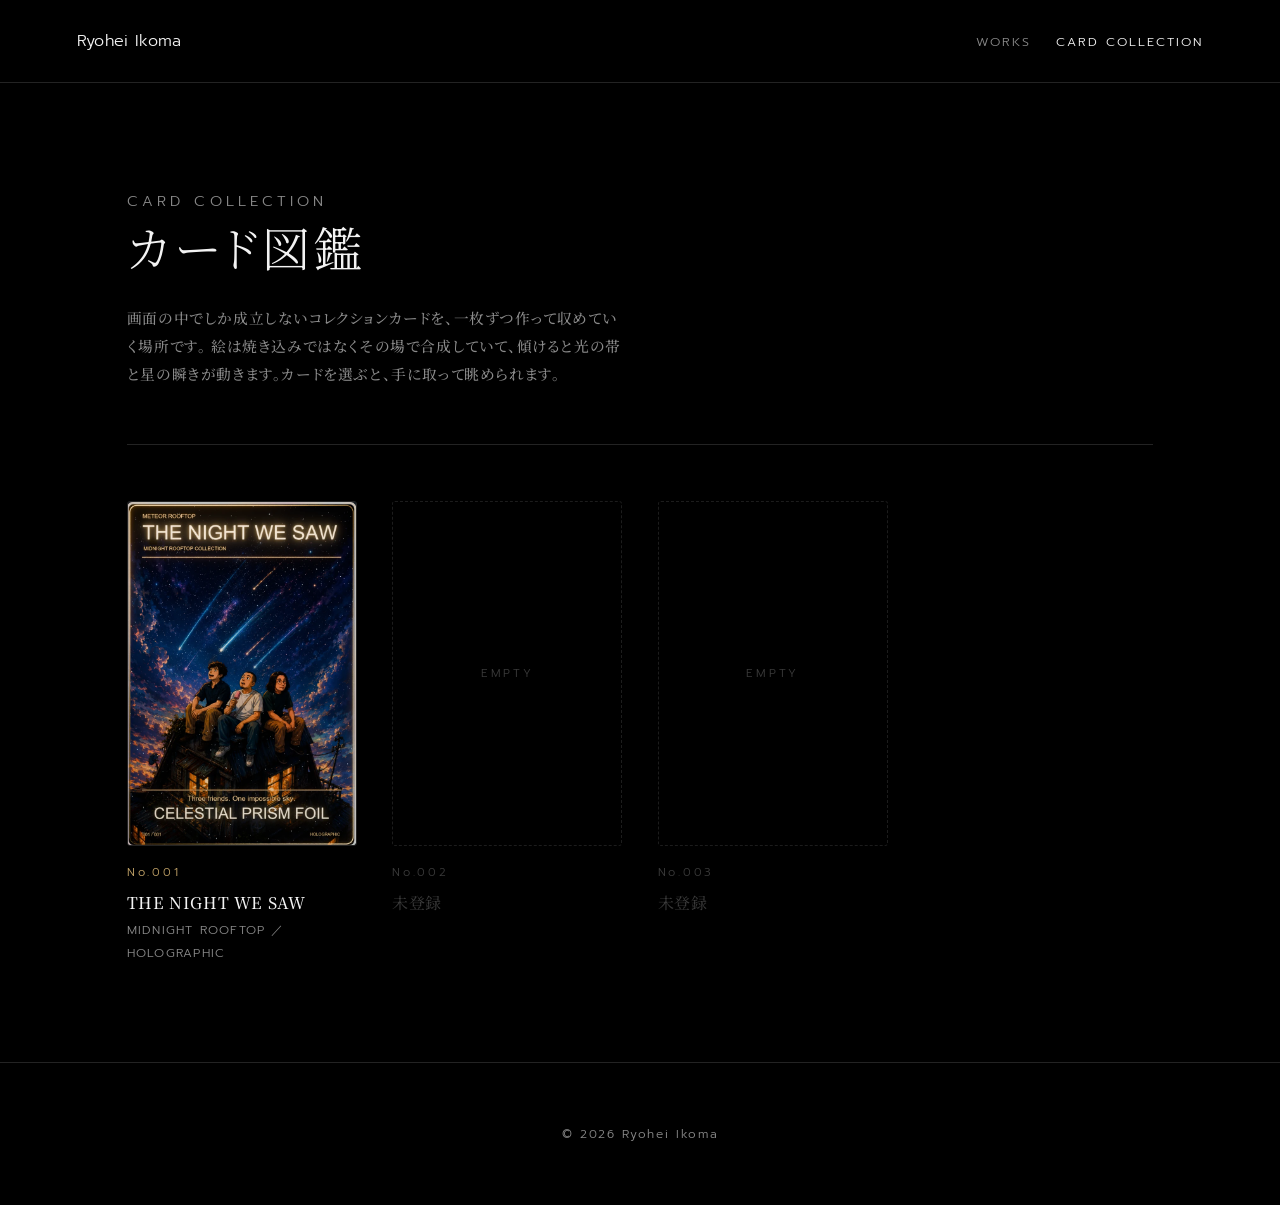
==== cards/index.html @ 8798c951 "Add card collection section with first collectible card Co-Authored-By: Claude Sonnet 5 <noreply@ant" ====
<!DOCTYPE html>
<html lang="ja">

<head>
  <meta charset="UTF-8">
  <meta name="viewport" content="width=device-width, initial-scale=1.0">
  <title>Card Collection — カード図鑑 | Ryohei Ikoma</title>
  <meta name="description" content="ブラウザの中で傾けて見るホログラムカードのコレクション。">
  <meta name="theme-color" content="#000000">
  <link rel="icon" href="../icons/favicon.ico" sizes="any">
  <link rel="icon" type="image/png" sizes="32x32" href="../icons/favicon-32x32.png">
  <link rel="apple-touch-icon" href="../icons/apple-touch-icon.png">
  <link rel="preconnect" href="https://fonts.googleapis.com">
  <link rel="preconnect" href="https://fonts.gstatic.com" crossorigin>
  <link
    href="https://fonts.googleapis.com/css2?family=Noto+Serif+JP:wght@200;300;400;500&family=Prompt:wght@100;200;300;400;500&display=swap"
    rel="stylesheet">
  <link rel="stylesheet" href="../style.css">
  <link rel="stylesheet" href="cards.css">
</head>

<body>

  <header class="arch-header">
    <a class="arch-header__home" href="../index.html">Ryohei Ikoma</a>
    <nav class="arch-header__nav">
      <a href="../index.html#works">Works</a>
      <a href="index.html" aria-current="page">Card Collection</a>
    </nav>
  </header>

  <main class="arch-main">

    <div class="arch-lede">
      <p class="arch-eyebrow">Card Collection</p>
      <h1>カード図鑑</h1>
      <p>
        画面の中でしか成立しないコレクションカードを、一枚ずつ作って収めていく場所です。
        絵は焼き込みではなくその場で合成していて、傾けると光の帯と星の瞬きが動きます。カードを選ぶと、手に取って眺められます。
      </p>
    </div>

    <div class="archive-grid">

      <a class="archive-slot" href="meteor-rooftop/index.html">
        <div class="archive-slot__frame">
          <img src="meteor-rooftop/cover.webp" alt="THE NIGHT WE SAW のカード表面" width="720" height="1100"
            loading="lazy">
        </div>
        <span class="archive-slot__no">No.001</span>
        <h2>THE NIGHT WE SAW</h2>
        <p>MIDNIGHT ROOFTOP ／ HOLOGRAPHIC</p>
      </a>

      <div class="archive-slot archive-slot--empty">
        <div class="archive-slot__frame"><span>EMPTY</span></div>
        <span class="archive-slot__no">No.002</span>
        <h2>未登録</h2>
      </div>

      <div class="archive-slot archive-slot--empty">
        <div class="archive-slot__frame"><span>EMPTY</span></div>
        <span class="archive-slot__no">No.003</span>
        <h2>未登録</h2>
      </div>

    </div>

  </main>

  <footer class="arch-footer">
    <p>&copy; 2026 Ryohei Ikoma</p>
  </footer>

</body>

</html>
---- style.css ----
/* Minimal monochrome portfolio — faithful to yoichiochiai.com header/nav styling */

:root {
  --fg: #f3f3f3;
  --bg: #000;
  --muted: #8a8a8a;
  --line: #232323;
  --thumb: #161616;
  --ease: cubic-bezier(0.77, 0, 0.175, 1);
  --serif: "Noto Serif JP", "Hiragino Mincho ProN", "Yu Mincho", serif;
  --prompt: Prompt, -apple-system, BlinkMacSystemFont, "Segoe UI", "Hiragino Sans", "Hiragino Kaku Gothic ProN", Meiryo, sans-serif;
}

* {
  box-sizing: border-box;
}

html {
  scroll-padding-top: 6rem;
}

body {
  margin: 0;
  background: var(--bg);
  color: var(--fg);
  font-family: var(--serif);
  font-weight: 500;
  font-size: 15px;
  line-height: 1.9;
  letter-spacing: 0.04em;
  font-feature-settings: "palt";
}

a {
  color: inherit;
  text-decoration: none;
}

button {
  appearance: none;
  border: 0;
  padding: 0;
  background: transparent;
  color: inherit;
  cursor: pointer;
  font: inherit;
}

ul {
  margin: 0;
  padding: 0;
  list-style: none;
}

/* ---------- Starfield background ---------- */

.bg-stars {
  position: fixed;
  inset: 0;
  width: 100%;
  height: 100%;
  z-index: -1; /* body の背景(#000)より手前，全コンテンツの背後 */
  pointer-events: none;
}

/* ---------- Header (fixed, Prompt) ---------- */

.header {
  position: fixed;
  top: 0;
  left: 0;
  width: 100%;
  display: flex;
  align-items: center;
  justify-content: space-between;
  padding: 40px 8vw;
  z-index: 3;
  font-family: var(--prompt);
  font-weight: 300;
}

@media only screen and (min-width: 769px) {
  .header {
    font-weight: 200;
    justify-content: center;
    padding: 50px 6.94444vw;
  }
}

.header__title {
  font-size: 17px;
  letter-spacing: 0.02em;
}

@media only screen and (min-width: 769px) {
  .header__title {
    transition: all 0.3s cubic-bezier(0.77, 0, 0.175, 1);
  }

  .header__title:hover {
    opacity: 0.3;
  }
}

/* Menu button: a hairline that periodically sweeps sideways
   (the second line sits at top:50px, clipped by overflow — as on the original) */

.header__button {
  text-indent: -9999px;
  width: 27px;
  height: 27px;
  position: relative;
  overflow: hidden;
}

.header__button:not(:hover)::before,
.header__button:not(:hover)::after {
  animation: sweep 4s -2s infinite cubic-bezier(0.77, 0, 0.175, 1);
}

.header__button:not(:hover)::after {
  animation-delay: -2.1s;
}

@keyframes sweep {
  0%, 12.5% {
    transform: translateX(0);
  }
  6.25% {
    transform: translateX(100%);
  }
  6.251% {
    transform: translateX(-100%);
  }
}

.header__button::before,
.header__button::after {
  content: "";
  display: block;
  width: 100%;
  height: 1px;
  background: #f3f3f3;
  position: absolute;
  left: 0;
}

.header__button::before {
  top: calc(50% - 3px);
}

.header__button::after {
  top: 50px;
}

@media only screen and (min-width: 769px) {
  .header__button {
    width: 30px;
    height: 30px;
    position: absolute;
    right: 6.94444vw;
    top: 46px;
  }

  .header__button::before {
    top: calc(50% - 4px);
  }

  .header__button:hover::before {
    animation: nudge-up 0.3s 1 forwards cubic-bezier(0.77, 0, 0.175, 1);
  }

  .header__button:hover::after {
    animation: nudge-down 0.3s 1 forwards cubic-bezier(0.77, 0, 0.175, 1);
  }
}

@keyframes nudge-up {
  to {
    transform: translateY(-2px);
  }
}

@keyframes nudge-down {
  0% {
    transform: translateY(0);
  }
  to {
    transform: translateY(2px);
  }
}

/* ---------- Sidebar nav (fixed top-left, vertical) ---------- */

.header__nav {
  position: absolute;
  left: 6.94444vw;
  top: 60px;
  font-size: 14px;
}

.header__nav__list > li:not(:last-child) {
  margin-bottom: 7px;
}

.header__nav__list > li > a {
  text-decoration: none;
  transition: all 0.3s cubic-bezier(0.77, 0, 0.175, 1);
}

.header__nav__list.has-current > li > a,
.header__nav__list > li > a:hover {
  opacity: 0.3;
}

.header__nav__list.has-current > li > a.is-current,
.header__nav__list.has-current > li > a:hover {
  opacity: 1;
}

/* Dot the nav collapses into on scroll */

.header__nav-trigger {
  display: block;
  width: 10px;
  height: 10px;
  background: #f3f3f3;
  border-radius: 50%;
  position: absolute;
  left: 6.94444vw;
  top: 58px;
  transform: scale(0);
  transition: all 0.2s cubic-bezier(0.77, 0, 0.175, 1);
  opacity: 1;
}

.header__nav-trigger.is-visible {
  transform: scale(1);
}

@media only screen and (max-width: 768px) {
  .header__nav,
  .header__nav-trigger {
    display: none !important;
  }
}

/* ---------- Fullscreen menu overlay ---------- */

.menu {
  position: fixed;
  z-index: 4;
  width: 100%;
  height: 100%;
  top: 0;
  left: 0;
  overflow-y: auto;
  background: #000;
  font-family: var(--prompt);
  font-weight: 200;
  display: none;
  opacity: 0;
  transition: opacity 0.5s cubic-bezier(0.77, 0, 0.175, 1);
}

.menu.is-open {
  display: block;
}

.menu.is-shown {
  opacity: 1;
}

@media only screen and (min-width: 769px) {
  .menu {
    font-weight: 100;
  }
}

.menu__container {
  position: relative;
  min-height: 100%;
  padding-bottom: 120px;
}

@media only screen and (min-width: 769px) {
  .menu__container {
    min-height: 50vw;
    height: 100%;
    padding-bottom: 0;
  }
}

.menu__header {
  display: flex;
  align-items: center;
  justify-content: space-between;
  padding: 40px 8vw;
}

@media only screen and (min-width: 769px) {
  .menu__header {
    padding: 50px 6.94444vw 0;
    position: relative;
    z-index: 2;
  }
}

.menu__title {
  font-size: 17px;
  letter-spacing: 0.02em;
  font-weight: 300;
}

@media only screen and (min-width: 769px) {
  .menu__title {
    font-weight: 200;
    transition: all 0.3s cubic-bezier(0.77, 0, 0.175, 1);
  }

  .menu__title:hover {
    opacity: 0.3;
  }
}

/* Close button: × of two hairlines */

.menu__button {
  width: 27px;
  height: 27px;
  text-indent: -9999px;
  overflow: hidden;
  position: relative;
}

.menu__button:hover {
  animation: pop 0.5s cubic-bezier(0.77, 0, 0.175, 1);
}

.menu__button::before,
.menu__button::after {
  content: "";
  display: block;
  width: 30px;
  height: 1px;
  background: #f3f3f3;
  position: absolute;
  top: 50%;
  left: calc(50% - 15px);
}

.menu__button::before {
  transform: rotate(45deg);
}

.menu__button::after {
  transform: rotate(-45deg);
}

@keyframes pop {
  0% {
    opacity: 0;
    transform: scale(1.25);
  }
  100% {
    opacity: 1;
    transform: scale(1);
  }
}

/* Big nav links */

@media only screen and (max-width: 768px) {
  .menu__nav {
    width: 74.66643vw;
    margin: auto;
    position: relative;
    border-top: 1px solid #232323;
    margin-top: 13px;
    padding-top: 58px;
  }
}

@media only screen and (min-width: 769px) {
  .menu__nav__list {
    width: 27.77778vw;
    position: absolute;
    left: 6.94444vw;
    top: 16.5%;
  }
}

.menu__nav__list > li {
  font-size: 7.46666vw;
  line-height: 1;
}

@media only screen and (min-width: 769px) {
  .menu__nav__list > li {
    font-size: 2.77777vw;
  }
}

.menu__nav__list > li:not(:last-child) {
  margin-bottom: 6vw;
}

@media only screen and (min-width: 769px) {
  .menu__nav__list > li:not(:last-child) {
    margin-bottom: 1.4vw;
  }
}

.menu__nav__list > li > a {
  display: inline-block;
  position: relative;
}

@media only screen and (min-width: 769px) {
  .menu__nav__list > li > a::after {
    content: "";
    display: block;
    width: 100%;
    height: 2px;
    background: #f3f3f3;
    position: absolute;
    left: 0;
    bottom: -3px;
    transform: scaleX(0);
    transform-origin: left center;
    transition: transform 0.5s cubic-bezier(0.77, 0, 0.175, 1);
  }

  .menu__nav__list > li > a:hover::after {
    transform: scaleX(1);
  }
}

/* Secondary links (lang / socials) */

.menu__links {
  font-weight: 300;
}

@media only screen and (min-width: 769px) {
  .menu__links {
    font-weight: 200;
    font-size: 1.11111vw;
    position: absolute;
    left: 6.94444vw;
    top: 68%;
  }
}

@media only screen and (max-width: 768px) {
  .menu__links {
    margin-top: 13.7vw;
    font-size: 4.26666vw;
    width: 74.66643vw;
    margin-left: auto;
    margin-right: auto;
  }
}

.menu__links > li:not(:last-child) {
  margin-bottom: 4px;
}

@media only screen and (min-width: 769px) {
  .menu__links > li:not(:last-child) {
    margin-bottom: 0.5vw;
  }
}

.menu__links > li > a {
  display: inline-block;
  position: relative;
}

@media only screen and (min-width: 769px) {
  .menu__links > li > a::after {
    content: "";
    display: block;
    width: 100%;
    height: 1px;
    background: #f3f3f3;
    position: absolute;
    left: 0;
    bottom: 2px;
    transform: scaleX(0);
    transform-origin: left center;
    transition: transform 0.5s cubic-bezier(0.77, 0, 0.175, 1);
  }

  .menu__links > li > a:hover::after {
    transform: scaleX(1);
  }
}

/* ---------- Hero ---------- */

.hero {
  min-height: 88vh;
  display: flex;
  flex-direction: column;
  justify-content: center;
  align-items: center;
  text-align: center;
  padding: 10rem 1.5rem 4rem;
}

.hero h1 {
  font-weight: 300;
  font-size: clamp(2.2rem, 6vw, 4rem);
  letter-spacing: 0.14em;
  margin: 0 0 2.5rem;
}

.hero-statement {
  font-size: clamp(0.95rem, 2vw, 1.15rem);
  font-weight: 300;
  color: var(--muted);
  line-height: 2.4;
  margin: 0;
}

/* ---------- Sections ---------- */

main {
  max-width: 880px;
  margin: 0 auto;
  padding: 0 1.5rem;
}

.section {
  padding: 5rem 0;
  border-top: 1px solid var(--line);
}

.section h2 {
  font-family: var(--prompt);
  font-weight: 200;
  font-size: 1.5rem;
  letter-spacing: 0.2em;
  margin: 0 0 2.5rem;
}

.section a:hover {
  opacity: 0.5;
  transition: opacity 0.3s var(--ease);
}

/* ---------- Works ---------- */

.works-grid {
  display: grid;
  grid-template-columns: repeat(auto-fill, minmax(230px, 1fr));
  gap: 2.5rem 2rem;
}

.work-thumb {
  aspect-ratio: 4 / 3;
  background: var(--thumb);
  border: 1px solid var(--line);
  margin-bottom: 0.9rem;
  overflow: hidden;
}

.work-thumb img,
.work-thumb iframe {
  display: block;
  width: 100%;
  height: 100%;
  border: 0;
  object-fit: cover;
}

/* 正方形アイコンは切り抜かず余白付きで収める */
.work-thumb--icon img {
  object-fit: contain;
  padding: 12%;
  box-sizing: border-box;
}

.work-card h3 {
  font-weight: 500;
  font-size: 1rem;
  margin: 0;
}

.work-meta {
  margin: 0.2rem 0 0;
  font-family: var(--prompt);
  font-weight: 300;
  font-size: 0.8rem;
  color: var(--muted);
  letter-spacing: 0.08em;
}

/* ---------- Works: card collection ---------- */

.collection {
  margin-top: 4.5rem;
  padding-top: 2.5rem;
  border-top: 1px solid var(--line);
}

.collection__head {
  display: flex;
  align-items: baseline;
  justify-content: space-between;
  gap: 1.5rem;
}

.collection__head h3 {
  margin: 0;
  font-family: var(--prompt);
  font-weight: 300;
  font-size: 0.95rem;
  letter-spacing: 0.14em;
}

.collection__head a {
  flex: none;
  font-family: var(--prompt);
  font-weight: 300;
  font-size: 0.78rem;
  letter-spacing: 0.12em;
  color: var(--muted);
}

.collection__lead {
  max-width: 34em;
  margin: 0.9rem 0 2.2rem;
  font-size: 0.88rem;
  color: var(--muted);
}

.collection__grid {
  display: grid;
  grid-template-columns: repeat(auto-fill, minmax(158px, 1fr));
  gap: 2rem 1.6rem;
}

.collect-card__frame {
  position: relative;
  aspect-ratio: 2 / 3;
  overflow: hidden;
  border: 1px solid var(--line);
  border-radius: 3px;
  background: #05060b;
  transition: transform 0.5s var(--ease), border-color 0.5s var(--ease);
}

.collect-card__frame img {
  display: block;
  width: 100%;
  height: 100%;
  object-fit: cover;
}

/* Prism band raking across the cover on hover — a flat echo of the live foil. */
.collect-card__frame::after {
  content: "";
  position: absolute;
  inset: -30%;
  background: linear-gradient(68deg,
      transparent 38%,
      rgba(255, 120, 190, 0.26) 46%,
      rgba(255, 226, 140, 0.32) 50%,
      rgba(110, 190, 255, 0.26) 54%,
      transparent 62%);
  opacity: 0;
  transform: translateX(-40%);
  transition: opacity 0.4s var(--ease), transform 1.1s var(--ease);
  pointer-events: none;
  mix-blend-mode: screen;
}

a.collect-card:hover .collect-card__frame {
  transform: translateY(-5px);
  border-color: rgba(194, 163, 104, 0.5);
}

a.collect-card:hover .collect-card__frame::after {
  opacity: 1;
  transform: translateX(40%);
}

.collect-card__no {
  display: block;
  margin: 0.8rem 0 0.25rem;
  font-family: var(--prompt);
  font-weight: 300;
  font-size: 0.7rem;
  letter-spacing: 0.22em;
  color: #c2a368;
}

.collect-card h4 {
  margin: 0;
  font-weight: 500;
  font-size: 0.92rem;
  line-height: 1.6;
}

.collect-card--empty .collect-card__frame {
  display: grid;
  place-items: center;
  border-style: dashed;
  border-color: #1c1c1c;
  background: transparent;
}

.collect-card--empty .collect-card__frame span {
  font-family: var(--prompt);
  font-weight: 300;
  font-size: 0.68rem;
  letter-spacing: 0.22em;
  color: #3a3a3a;
}

.collect-card--empty .collect-card__no,
.collect-card--empty h4 {
  color: #3a3a3a;
}

.collect-card--empty h4 {
  font-weight: 400;
}

.explore {
  margin-top: 3rem;
  text-align: center;
}

.explore a {
  font-family: var(--prompt);
  font-weight: 300;
  font-size: 0.85rem;
  letter-spacing: 0.2em;
  border-bottom: 1px solid var(--fg);
  padding-bottom: 0.2em;
}

/* ---------- Notes ---------- */

.notes-lead {
  max-width: 640px;
  color: var(--muted);
  font-size: 0.9rem;
  margin: -1.5rem 0 2.5rem;
}

.notes-grid {
  display: grid;
  grid-template-columns: repeat(auto-fill, minmax(230px, 1fr));
  gap: 2.5rem 2rem;
}

.note-card__thumb {
  aspect-ratio: 4 / 3;
  background: #05060b;
  border: 1px solid var(--line);
  margin-bottom: 0.9rem;
  overflow: hidden;
  position: relative;
}

.note-card__thumb::before {
  content: "";
  position: absolute;
  inset: 0;
  background:
    linear-gradient(120deg, rgba(33, 230, 255, 0.2), transparent 55%),
    linear-gradient(300deg, rgba(255, 79, 216, 0.18), transparent 55%);
}

.note-card__thumb::after {
  content: "";
  position: absolute;
  inset: 0;
  background-image:
    linear-gradient(rgba(255, 255, 255, 0.05) 1px, transparent 1px),
    linear-gradient(90deg, rgba(255, 255, 255, 0.05) 1px, transparent 1px);
  background-size: 22px 22px;
}

.note-card h3 {
  font-weight: 500;
  font-size: 1rem;
  margin: 0;
}

.note-meta {
  margin: 0.2rem 0 0;
  font-family: var(--prompt);
  font-weight: 300;
  font-size: 0.8rem;
  color: var(--muted);
  letter-spacing: 0.08em;
}

/* ---------- Career ---------- */

.bio-list li {
  display: flex;
  gap: 2rem;
  padding: 1.2rem 0;
  border-bottom: 1px solid var(--line);
}

.bio-list time {
  flex: 0 0 6.5rem;
  color: var(--muted);
  font-family: var(--prompt);
  font-weight: 300;
  font-size: 0.85rem;
  letter-spacing: 0.08em;
}

.bio-list p {
  margin: 0;
  font-size: 0.95rem;
}

.bio-sublist {
  margin-top: 0.8rem;
}

.bio-sublist li {
  position: relative;
  padding-left: 1.1em;
  margin-top: 0.4rem;
  font-size: 0.9rem;
  color: var(--muted);
  line-height: 1.7;
}

.bio-sublist li::before {
  content: "—";
  position: absolute;
  left: 0;
}

.contact-services {
  margin-bottom: 2rem;
}

.contact-services li {
  color: var(--fg);
}

/* ---------- Statement / Biography lead ---------- */

.statement-body p,
.bio-lead p {
  max-width: 640px;
  font-weight: 400;
  margin: 0 0 1.5em;
}

.bio-lead {
  margin-bottom: 2rem;
}

/* ---------- Contact ---------- */

#contact p {
  margin: 0 0 1rem;
}

.contact-mail a {
  font-family: var(--prompt);
  font-weight: 200;
  font-size: 1.15rem;
  letter-spacing: 0.08em;
  border-bottom: 1px solid var(--fg);
  padding-bottom: 0.15em;
}

.social-links {
  display: flex;
  gap: 1.8rem;
  margin-top: 2.5rem;
}

.social-links a {
  font-family: var(--prompt);
  font-weight: 300;
  font-size: 0.8rem;
  letter-spacing: 0.15em;
  text-transform: uppercase;
  color: var(--muted);
}

/* ---------- Footer ---------- */

.site-footer {
  margin-top: 4rem;
  padding: 3rem 1.5rem;
  border-top: 1px solid var(--line);
  text-align: center;
  color: var(--muted);
  font-family: var(--prompt);
  font-weight: 300;
  font-size: 0.8rem;
  letter-spacing: 0.1em;
}

.site-footer nav {
  display: flex;
  justify-content: center;
  gap: 2rem;
  margin-bottom: 1rem;
}

.site-footer a:hover {
  opacity: 0.5;
}

/* ---------- Mobile ---------- */

@media (max-width: 720px) {
  .hero {
    min-height: 70vh;
  }

  .news-list li,
  .exhibition-list li,
  .bio-list li {
    flex-direction: column;
    gap: 0.2rem;
  }
}
---- cards/cards.css ----
/* Card Collection — gallery + card viewer.
   Tokens and base typography come from ../style.css. */

:root {
  --gold: #c2a368;
  --card-radius: 3px;
}

body {
  overflow-x: hidden;
}

/* ---------- local header ---------- */

.arch-header {
  position: sticky;
  top: 0;
  z-index: 5;
  display: flex;
  align-items: baseline;
  justify-content: space-between;
  gap: 1.5rem;
  padding: 1.6rem 6vw;
  border-bottom: 1px solid var(--line);
  background: rgba(0, 0, 0, 0.82);
  backdrop-filter: blur(10px);
  font-family: var(--prompt);
  font-weight: 300;
}

.arch-header a {
  transition: opacity 0.3s var(--ease);
}

.arch-header a:hover {
  opacity: 0.45;
}

.arch-header__home {
  font-size: 16px;
  letter-spacing: 0.02em;
}

.arch-header__nav {
  display: flex;
  gap: 1.6rem;
  font-size: 0.78rem;
  letter-spacing: 0.16em;
  color: var(--muted);
  text-transform: uppercase;
}

.arch-header__nav a[aria-current="page"] {
  color: var(--fg);
}

/* ---------- shared page frame ---------- */

.arch-main {
  max-width: 1180px;
  margin: 0 auto;
  padding: 0 6vw 6rem;
}

.arch-lede {
  padding: 5rem 0 3.5rem;
  border-bottom: 1px solid var(--line);
}

.arch-eyebrow {
  margin: 0 0 1.1rem;
  font-family: var(--prompt);
  font-weight: 300;
  font-size: 0.72rem;
  letter-spacing: 0.28em;
  text-transform: uppercase;
  color: var(--muted);
}

.arch-lede h1 {
  margin: 0;
  font-weight: 300;
  font-size: clamp(1.9rem, 5vw, 3rem);
  letter-spacing: 0.08em;
  line-height: 1.3;
}

.arch-lede p {
  max-width: 34em;
  margin: 1.6rem 0 0;
  color: var(--muted);
  font-size: 0.92rem;
}

/* ---------- gallery grid ---------- */

.archive-grid {
  display: grid;
  grid-template-columns: repeat(auto-fill, minmax(210px, 1fr));
  gap: 3rem 2.2rem;
  padding: 3.5rem 0 0;
}

.archive-slot {
  display: block;
}

.archive-slot__frame {
  position: relative;
  aspect-ratio: 2 / 3;
  overflow: hidden;
  border: 1px solid var(--line);
  border-radius: var(--card-radius);
  background: #05060b;
  transition: transform 0.5s var(--ease), border-color 0.5s var(--ease);
}

.archive-slot__frame img {
  display: block;
  width: 100%;
  height: 100%;
  object-fit: cover;
}

/* A prism band that rakes across the cover on hover — the flat echo of the
   real-time foil on the card page. */
.archive-slot__frame::after {
  content: "";
  position: absolute;
  inset: -30%;
  background: linear-gradient(
    68deg,
    transparent 38%,
    rgba(255, 120, 190, 0.28) 46%,
    rgba(255, 226, 140, 0.34) 50%,
    rgba(110, 190, 255, 0.28) 54%,
    transparent 62%
  );
  opacity: 0;
  transform: translateX(-40%);
  transition: opacity 0.4s var(--ease), transform 1.1s var(--ease);
  pointer-events: none;
  mix-blend-mode: screen;
}

a.archive-slot:hover .archive-slot__frame {
  transform: translateY(-6px);
  border-color: rgba(194, 163, 104, 0.5);
}

a.archive-slot:hover .archive-slot__frame::after {
  opacity: 1;
  transform: translateX(40%);
}

.archive-slot__no {
  display: block;
  margin: 1rem 0 0.35rem;
  font-family: var(--prompt);
  font-weight: 300;
  font-size: 0.72rem;
  letter-spacing: 0.24em;
  color: var(--gold);
}

.archive-slot h2 {
  margin: 0;
  font-weight: 500;
  font-size: 1rem;
  line-height: 1.6;
}

.archive-slot p {
  margin: 0.25rem 0 0;
  font-family: var(--prompt);
  font-weight: 300;
  font-size: 0.76rem;
  letter-spacing: 0.1em;
  color: var(--muted);
}

.archive-slot--empty .archive-slot__frame {
  border-style: dashed;
  border-color: #1c1c1c;
  display: grid;
  place-items: center;
  background: transparent;
}

.archive-slot--empty .archive-slot__frame span {
  font-family: var(--prompt);
  font-weight: 300;
  font-size: 0.72rem;
  letter-spacing: 0.24em;
  color: #3a3a3a;
}

.archive-slot--empty .archive-slot__no {
  color: #3a3a3a;
}

.archive-slot--empty h2 {
  color: #3a3a3a;
  font-weight: 400;
}

/* ---------- card page ---------- */

.card-page {
  display: grid;
  grid-template-columns: minmax(0, 1fr) minmax(0, 0.95fr);
  gap: 4rem;
  align-items: start;
  padding: 3.5rem 0 0;
}

.card-stage-column {
  position: sticky;
  top: 6.5rem;
}

#stage {
  position: relative;
  aspect-ratio: 2 / 3;
  width: 100%;
  max-height: 74vh;
  margin: 0 auto;
  display: grid;
  place-items: center;
  cursor: grab;
  touch-action: pan-y;
  outline: none;
}

#stage:active {
  cursor: grabbing;
}

#stage:focus-visible {
  outline: 1px solid var(--gold);
  outline-offset: 12px;
}

#stage canvas {
  display: block;
  width: 100%;
  height: 100%;
  opacity: 0;
  transition: opacity 1.2s var(--ease);
}

#stage.is-ready canvas {
  opacity: 1;
}

/* The still render sits behind the canvas: it is the poster while WebGL boots,
   and the whole experience if WebGL never arrives. */
.stage-fallback {
  position: absolute;
  inset: 0;
  display: grid;
  place-items: center;
  pointer-events: none;
}

.stage-fallback img {
  max-width: 78%;
  max-height: 100%;
  border-radius: var(--card-radius);
  opacity: 0.5;
  transition: opacity 0.8s var(--ease);
}

#stage.is-ready .stage-fallback img {
  opacity: 0;
}

#stage.is-fallback .stage-fallback img {
  opacity: 1;
}

#loading {
  position: absolute;
  bottom: 0.5rem;
  left: 0;
  right: 0;
  text-align: center;
  font-family: var(--prompt);
  font-weight: 300;
  font-size: 0.75rem;
  letter-spacing: 0.16em;
  color: var(--muted);
}

#loading p {
  margin: 0.3rem 0;
}

#loading .fine {
  font-size: 0.68rem;
  color: #4a4a4a;
  letter-spacing: 0.04em;
}

.view-label {
  margin: 1.2rem 0 0;
  text-align: center;
  font-family: var(--prompt);
  font-weight: 300;
  font-size: 0.72rem;
  letter-spacing: 0.24em;
  color: var(--muted);
}

.stage-hint {
  margin: 0.5rem 0 0;
  text-align: center;
  font-family: var(--prompt);
  font-weight: 300;
  font-size: 0.7rem;
  letter-spacing: 0.1em;
  color: #4a4a4a;
}

/* ---------- card info column ---------- */

.card-no {
  font-family: var(--prompt);
  font-weight: 300;
  font-size: 0.75rem;
  letter-spacing: 0.28em;
  color: var(--gold);
}

.card-subtitle {
  margin: 1.4rem 0 0.4rem;
  font-family: var(--prompt);
  font-weight: 300;
  font-size: 0.78rem;
  letter-spacing: 0.24em;
  color: var(--muted);
}

.card-title {
  margin: 0;
  font-family: var(--prompt);
  font-weight: 200;
  font-size: clamp(1.9rem, 4.2vw, 2.9rem);
  line-height: 1.15;
  letter-spacing: 0.03em;
}

.card-title-ja {
  margin: 0.7rem 0 0;
  font-size: 1rem;
  letter-spacing: 0.12em;
  color: var(--muted);
}

.card-description {
  max-width: 32em;
  margin: 2rem 0 0;
  font-size: 0.95rem;
}

.card-tagline {
  margin: 1.4rem 0 0;
  padding-left: 1rem;
  border-left: 1px solid var(--gold);
  font-family: var(--prompt);
  font-weight: 300;
  font-style: italic;
  font-size: 0.9rem;
  letter-spacing: 0.06em;
  color: var(--muted);
}

/* ---------- controls ---------- */

.card-controls {
  margin: 3rem 0 0;
  padding: 1.8rem 0 0;
  border-top: 1px solid var(--line);
}

.card-controls h2,
.card-spec h2,
.card-notes h2 {
  margin: 0 0 1.4rem;
  font-family: var(--prompt);
  font-weight: 300;
  font-size: 0.74rem;
  letter-spacing: 0.28em;
  text-transform: uppercase;
  color: var(--muted);
}

.control-buttons {
  display: flex;
  flex-wrap: wrap;
  gap: 0.7rem;
}

.control-buttons button {
  padding: 0.62em 1.4em;
  border: 1px solid var(--line);
  border-radius: 999px;
  font-family: var(--prompt);
  font-weight: 300;
  font-size: 0.78rem;
  letter-spacing: 0.12em;
  color: var(--muted);
  transition: color 0.3s var(--ease), border-color 0.3s var(--ease);
}

.control-buttons button:hover {
  color: var(--fg);
  border-color: #4a4a4a;
}

.control-buttons button[aria-pressed="true"] {
  color: #05060b;
  background: var(--gold);
  border-color: var(--gold);
}

.control {
  display: grid;
  grid-template-columns: 8.5rem 1fr auto;
  align-items: center;
  gap: 0 1rem;
  margin-top: 1.5rem;
  font-family: var(--prompt);
  font-weight: 300;
  font-size: 0.78rem;
  letter-spacing: 0.1em;
  color: var(--muted);
}

.control output {
  min-width: 3.2em;
  text-align: right;
  color: var(--fg);
}

.control input[type="range"] {
  appearance: none;
  width: 100%;
  height: 1px;
  background: #2e2e2e;
  cursor: pointer;
}

.control input[type="range"]::-webkit-slider-thumb {
  appearance: none;
  width: 11px;
  height: 11px;
  border-radius: 50%;
  background: var(--gold);
}

.control input[type="range"]::-moz-range-thumb {
  width: 11px;
  height: 11px;
  border: 0;
  border-radius: 50%;
  background: var(--gold);
}

/* ---------- spec + notes ---------- */

.card-lower {
  display: grid;
  grid-template-columns: repeat(auto-fit, minmax(280px, 1fr));
  gap: 3rem;
  margin-top: 5rem;
  padding-top: 3rem;
  border-top: 1px solid var(--line);
}

.card-spec dl {
  margin: 0;
}

.card-spec div {
  display: flex;
  gap: 1.5rem;
  padding: 0.75rem 0;
  border-bottom: 1px solid var(--line);
}

.card-spec dt {
  flex: 0 0 7.5rem;
  font-family: var(--prompt);
  font-weight: 300;
  font-size: 0.76rem;
  letter-spacing: 0.14em;
  color: var(--muted);
  text-transform: uppercase;
}

.card-spec dd {
  margin: 0;
  font-size: 0.88rem;
  letter-spacing: 0.06em;
}

.card-notes p {
  margin: 0 0 1.2em;
  font-size: 0.9rem;
  color: var(--muted);
}

.card-nav {
  display: flex;
  justify-content: space-between;
  gap: 1.5rem;
  margin-top: 4rem;
  padding-top: 2rem;
  border-top: 1px solid var(--line);
  font-family: var(--prompt);
  font-weight: 300;
  font-size: 0.78rem;
  letter-spacing: 0.14em;
  color: var(--muted);
}

.card-nav a:hover {
  color: var(--fg);
}

/* ---------- footer ---------- */

.arch-footer {
  padding: 3rem 6vw;
  border-top: 1px solid var(--line);
  text-align: center;
  font-family: var(--prompt);
  font-weight: 300;
  font-size: 0.75rem;
  letter-spacing: 0.14em;
  color: var(--muted);
}

/* ---------- responsive ---------- */

@media (max-width: 900px) {
  .card-page {
    grid-template-columns: 1fr;
    gap: 2.5rem;
  }

  .card-stage-column {
    position: static;
    order: -1;
  }

  #stage {
    max-height: 68vh;
  }

  .control {
    grid-template-columns: 7rem 1fr auto;
  }
}

@media (max-width: 560px) {
  .arch-header {
    padding: 1.2rem 6vw;
  }

  .arch-header__nav {
    gap: 1rem;
    font-size: 0.72rem;
  }

  .archive-grid {
    grid-template-columns: repeat(auto-fill, minmax(150px, 1fr));
    gap: 2.2rem 1.4rem;
  }
}
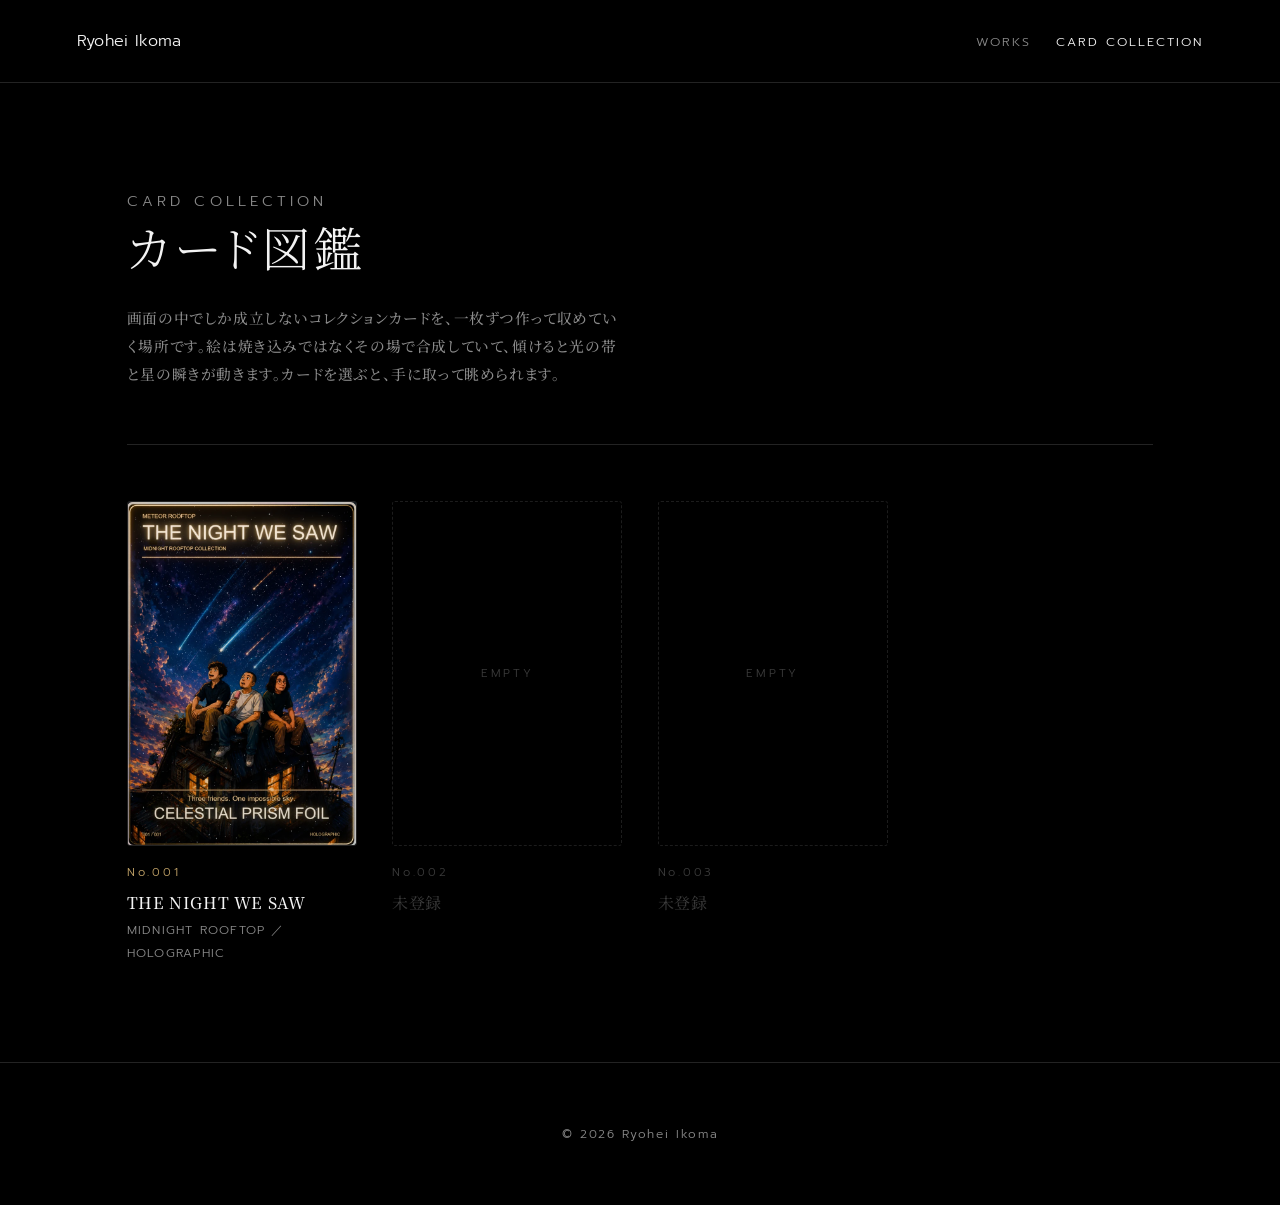
==== commit f4d82569: "Tune card collection layout and stage framing - Widen the card viewer stage column and raise its max" ====
--- a/cards/index.html
+++ b/cards/index.html
@@ -35,8 +35,7 @@
       <p class="arch-eyebrow">Card Collection</p>
       <h1>カード図鑑</h1>
       <p>
-        画面の中でしか成立しないコレクションカードを、一枚ずつ作って収めていく場所です。
-        絵は焼き込みではなくその場で合成していて、傾けると光の帯と星の瞬きが動きます。カードを選ぶと、手に取って眺められます。
+画面の中でしか成立しないコレクションカードを、一枚ずつ作って収めていく場所です。絵は焼き込みではなくその場で合成していて、傾けると光の帯と星の瞬きが動きます。カードを選ぶと、手に取って眺められます。
       </p>
     </div>
 
--- a/cards/cards.css
+++ b/cards/cards.css
@@ -208,7 +208,7 @@
 
 .card-page {
   display: grid;
-  grid-template-columns: minmax(0, 1fr) minmax(0, 0.95fr);
+  grid-template-columns: minmax(0, 1fr) minmax(0, 1.08fr);
   gap: 4rem;
   align-items: start;
   padding: 3.5rem 0 0;
@@ -223,7 +223,7 @@
   position: relative;
   aspect-ratio: 2 / 3;
   width: 100%;
-  max-height: 74vh;
+  max-height: 78vh;
   margin: 0 auto;
   display: grid;
   place-items: center;
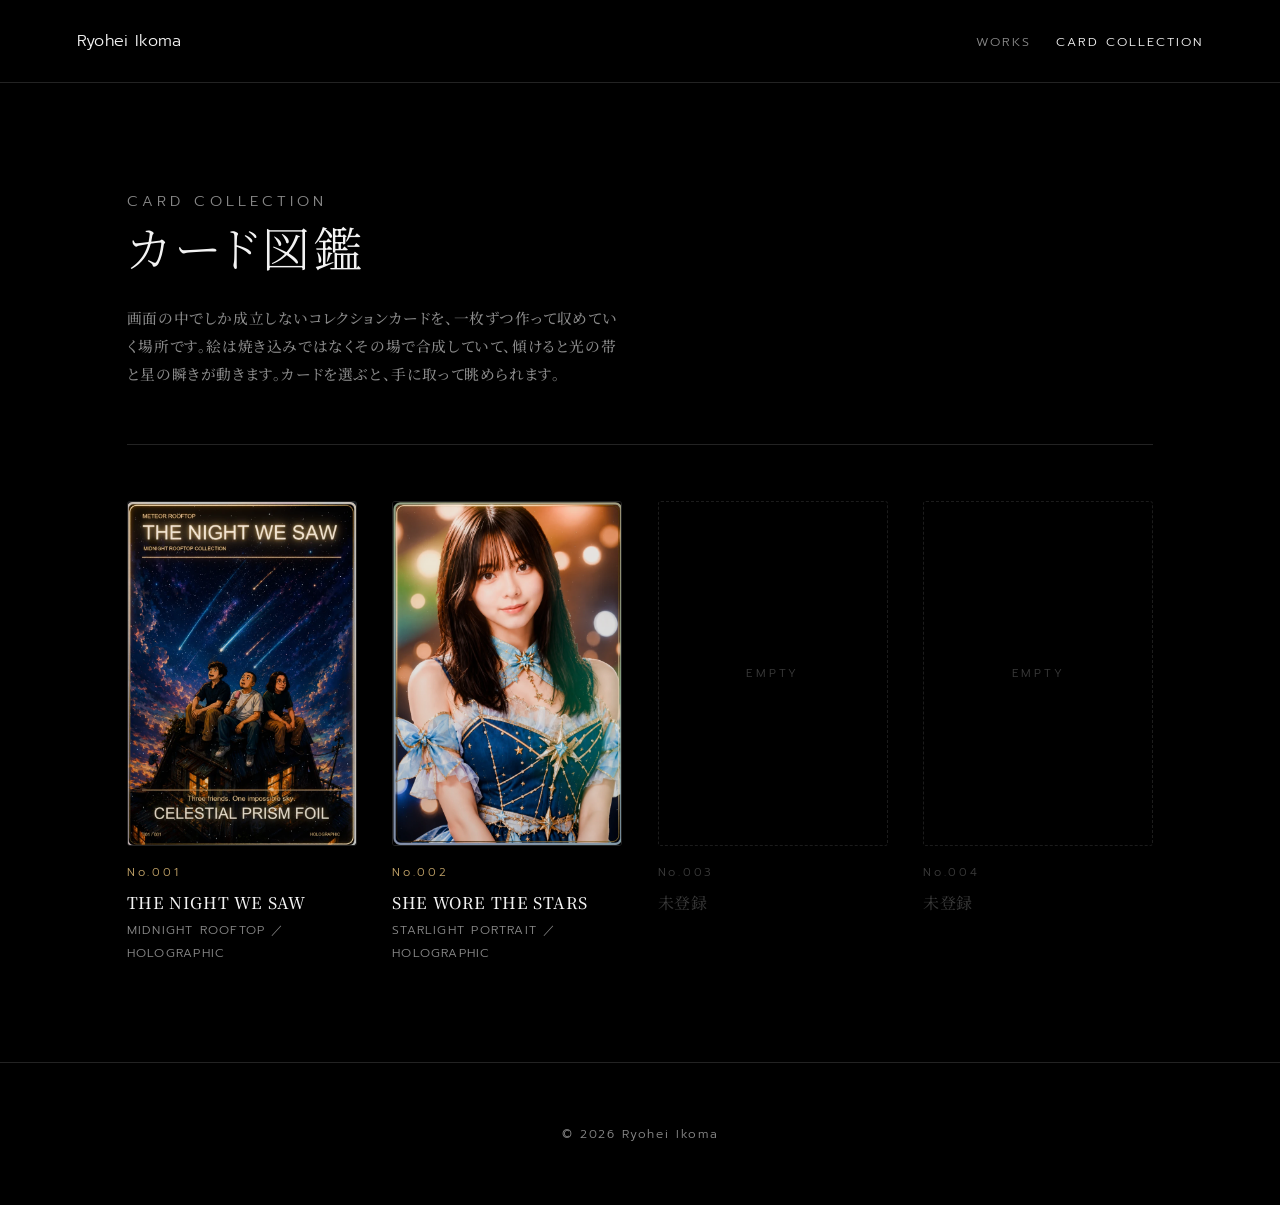
==== commit f03f3e77: "Add No.002 SHE WORE THE STARS to the card collection Builds the second card from the portrait8 holo " ====
--- a/cards/index.html
+++ b/cards/index.html
@@ -51,15 +51,25 @@
         <p>MIDNIGHT ROOFTOP ／ HOLOGRAPHIC</p>
       </a>
 
+      <a class="archive-slot" href="starlight-portrait/index.html">
+        <div class="archive-slot__frame">
+          <img src="starlight-portrait/cover.webp" alt="SHE WORE THE STARS のカード表面" width="720" height="1080"
+            loading="lazy">
+        </div>
+        <span class="archive-slot__no">No.002</span>
+        <h2>SHE WORE THE STARS</h2>
+        <p>STARLIGHT PORTRAIT ／ HOLOGRAPHIC</p>
+      </a>
+
       <div class="archive-slot archive-slot--empty">
         <div class="archive-slot__frame"><span>EMPTY</span></div>
-        <span class="archive-slot__no">No.002</span>
+        <span class="archive-slot__no">No.003</span>
         <h2>未登録</h2>
       </div>
 
       <div class="archive-slot archive-slot--empty">
         <div class="archive-slot__frame"><span>EMPTY</span></div>
-        <span class="archive-slot__no">No.003</span>
+        <span class="archive-slot__no">No.004</span>
         <h2>未登録</h2>
       </div>
 
--- a/cards/cards.css
+++ b/cards/cards.css
@@ -511,6 +511,27 @@
   color: var(--muted);
 }
 
+.making-loop {
+  margin: 0 0 1.6rem;
+}
+
+.making-loop video {
+  display: block;
+  width: 100%;
+  max-width: 260px;
+  height: auto;
+  border: 1px solid var(--line);
+  border-radius: var(--card-radius);
+  background: #000;
+}
+
+.making-loop figcaption {
+  margin-top: 0.9rem;
+  font-size: 0.82rem;
+  line-height: 1.9;
+  color: #6a6a6a;
+}
+
 .card-nav {
   display: flex;
   justify-content: space-between;
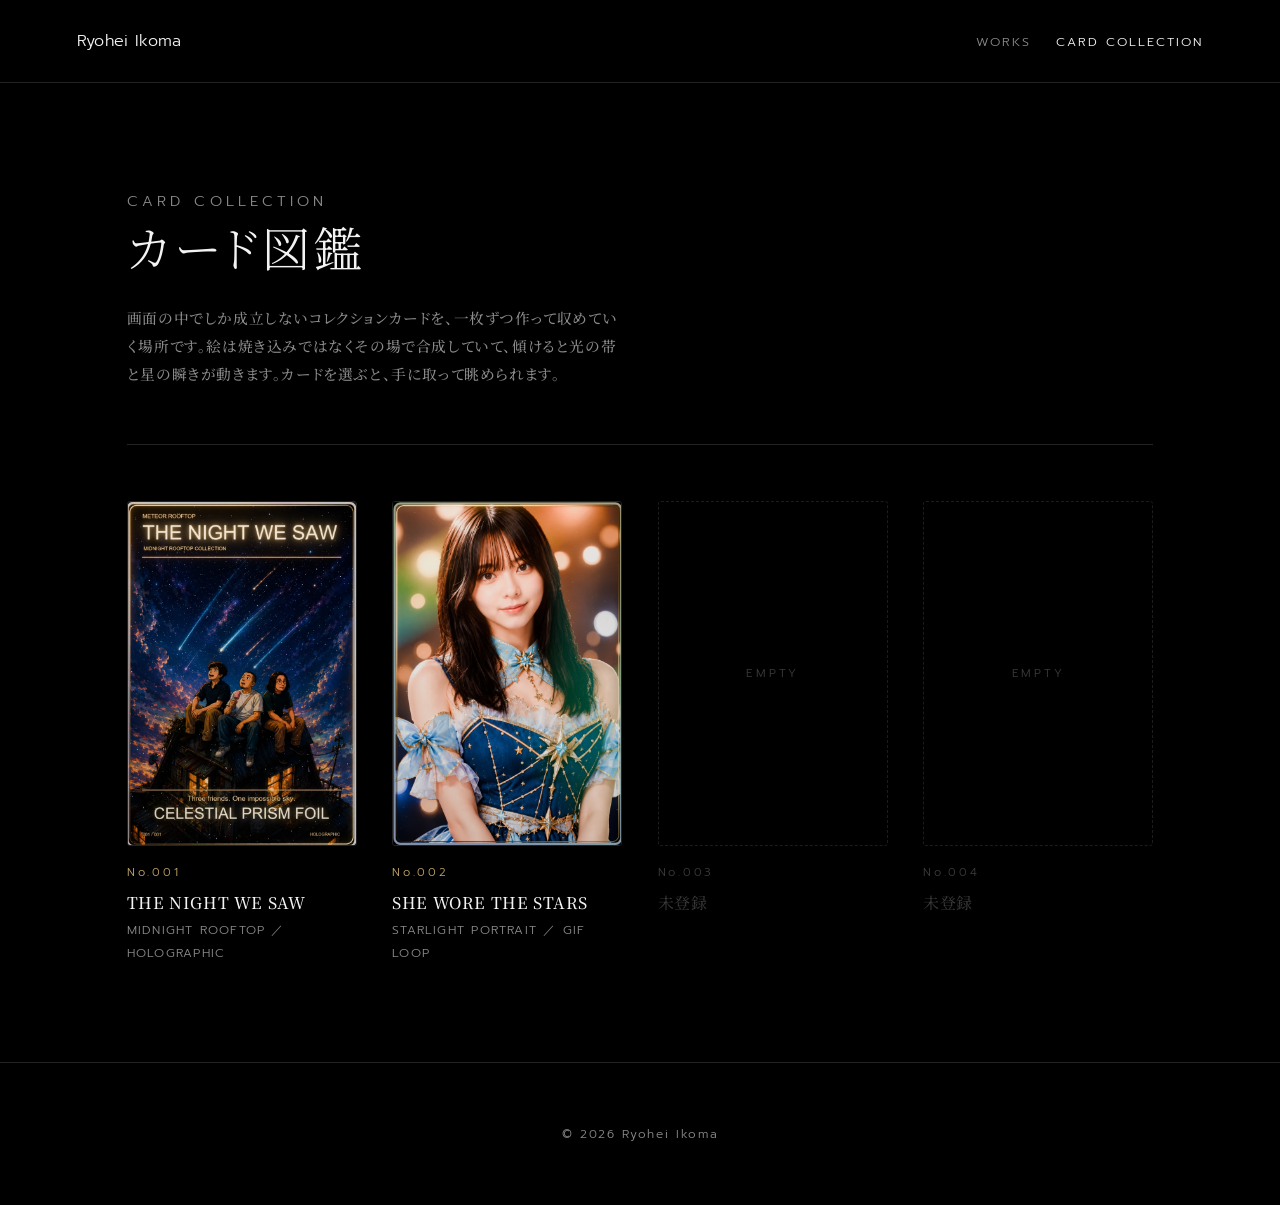
==== commit 9b33d147: "Make No.002 the GIF itself rather than a WebGL recreation The point of this card is that the GIF sta" ====
--- a/cards/index.html
+++ b/cards/index.html
@@ -58,7 +58,7 @@
         </div>
         <span class="archive-slot__no">No.002</span>
         <h2>SHE WORE THE STARS</h2>
-        <p>STARLIGHT PORTRAIT ／ HOLOGRAPHIC</p>
+        <p>STARLIGHT PORTRAIT ／ GIF LOOP</p>
       </a>
 
       <div class="archive-slot archive-slot--empty">
--- a/cards/cards.css
+++ b/cards/cards.css
@@ -511,25 +511,45 @@
   color: var(--muted);
 }
 
-.making-loop {
-  margin: 0 0 1.6rem;
-}
-
-.making-loop video {
+/* ---------- a card that is just a file ---------- */
+
+.card-standalone {
+  max-width: 32em;
+  margin: 2.4rem 0 0;
+  padding: 1.1rem 0 0;
+  border-top: 1px solid var(--line);
+  font-size: 0.86rem;
+  line-height: 2;
+  color: var(--muted);
+}
+
+.card-still {
+  position: relative;
+  aspect-ratio: 2 / 3;
+  width: 100%;
+  max-height: 78vh;
+  margin: 0 auto;
+  display: grid;
+  place-items: center;
+}
+
+.card-still img {
   display: block;
   width: 100%;
-  max-width: 260px;
-  height: auto;
-  border: 1px solid var(--line);
+  height: 100%;
+  object-fit: contain;
   border-radius: var(--card-radius);
-  background: #000;
-}
-
-.making-loop figcaption {
-  margin-top: 0.9rem;
-  font-size: 0.82rem;
-  line-height: 1.9;
-  color: #6a6a6a;
+}
+
+/* The still cover holds the frame while several megabytes of GIF arrive; the
+   GIF is opaque, so it simply covers this once it paints. */
+.card-still__poster {
+  position: absolute;
+  inset: 0;
+}
+
+.card-still__gif {
+  position: relative;
 }
 
 .card-nav {
